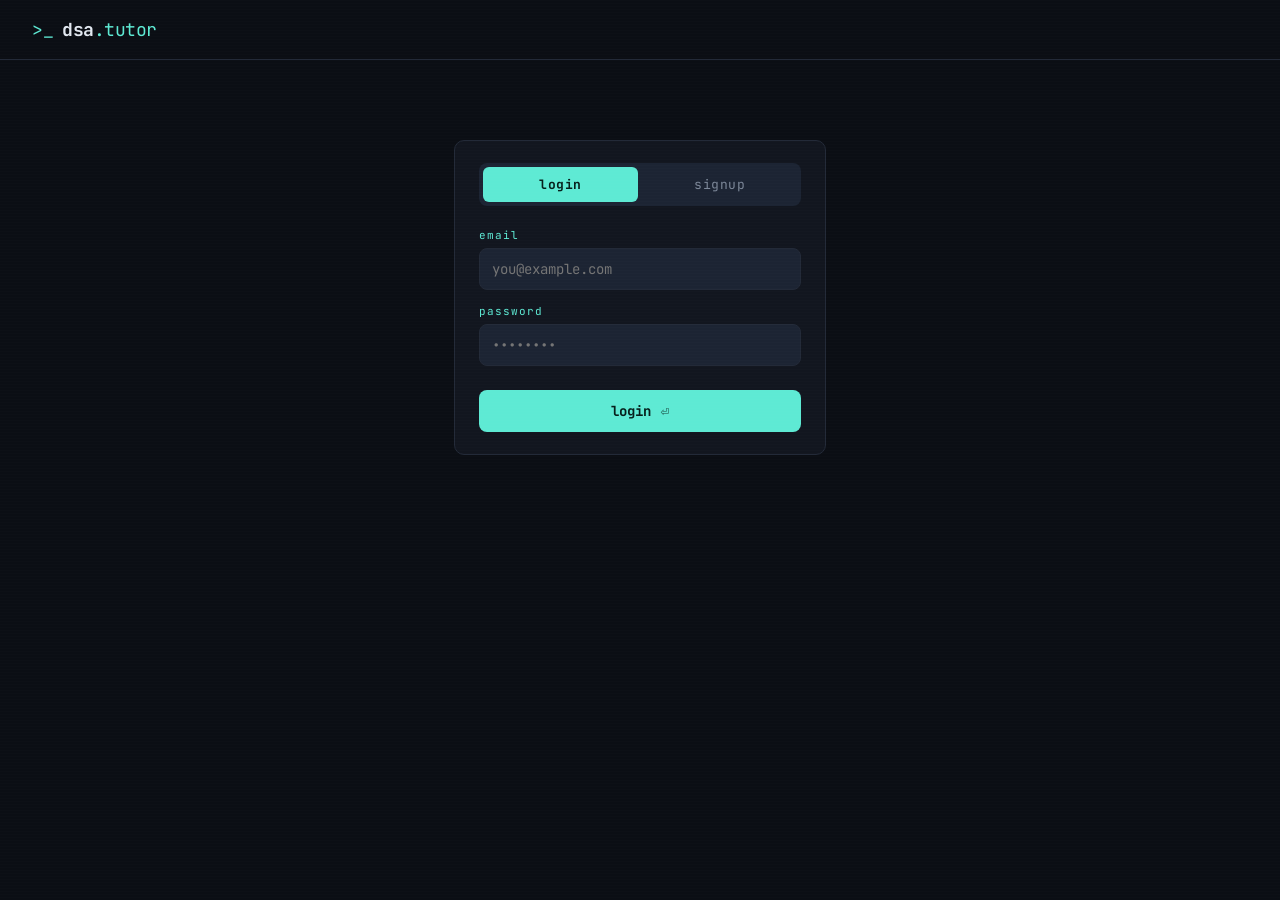
==== frontend/index.html @ b4def49b "Initial commit: DSA Visual Tutor" ====
<!DOCTYPE html>
<html lang="en">
<head>
<meta charset="UTF-8">
<meta name="viewport" content="width=device-width, initial-scale=1.0">
<title>DSA Visual Tutor</title>
<link rel="preconnect" href="https://fonts.googleapis.com">
<link href="https://fonts.googleapis.com/css2?family=JetBrains+Mono:wght@400;500;700&family=Inter:wght@400;500;600;700&display=swap" rel="stylesheet">
<link rel="stylesheet" href="style.css">
</head>
<body>

<div class="scanline"></div>

<header class="topbar">
  <div class="brand">
    <span class="brand-prompt">&gt;_</span>
    <span class="brand-name">dsa<span class="brand-accent">.tutor</span></span>
  </div>
  <div class="topbar-status" id="apiStatus">
    <span class="dot dot-idle"></span> waiting for input
  </div>
  <div class="topbar-user">
    <span id="userGreeting" class="user-greeting"></span>
    <button id="logoutBtn" class="btn-step">logout</button>
  </div>
</header>

<main class="wrap">

  <section class="panel input-panel">
    <div class="panel-label">01 — ASK</div>
    <textarea id="questionInput" placeholder="Paste a DSA question... e.g. 'Given an array of integers, find two numbers that add up to a target.'"></textarea>
    <button id="runBtn" class="btn-run">
      <span class="btn-run-text">run tutor</span>
      <span class="btn-run-key">⏎</span>
    </button>
  </section>

  <section class="panel explain-panel hidden" id="explainPanel">
    <div class="panel-label-row">
      <div class="panel-label">02 — UNDERSTAND</div>
      <button id="listenBtn" class="btn-listen" title="listen to explanation">
        <span id="listenIcon">🔊</span> <span id="listenText">listen</span>
      </button>
    </div>
    <p id="explanationText" class="explanation-text"></p>
  </section>

  <section class="panel approaches-panel hidden" id="approachesPanel">
    <div class="panel-label">03 — COMPARE APPROACHES</div>
    <div id="approachesList" class="approaches-list"></div>
  </section>

  <section class="panel dryrun-panel hidden" id="dryrunPanel">
    <div class="panel-label">04 — DRY RUN</div>
    <div class="dryrun-header">
      <span id="dryrunApproachName" class="dryrun-approach-name"></span>
      <div class="dryrun-controls">
        <button id="prevStep" class="btn-step" title="previous step">◀</button>
        <span id="stepCounter" class="step-counter">0 / 0</span>
        <button id="nextStep" class="btn-step" title="next step">▶</button>
        <button id="playStep" class="btn-step btn-play" title="autoplay">▶ auto</button>
        <select id="speedSelect" class="speed-select" title="playback speed">
          <option value="1800">0.5x</option>
          <option value="1100" selected>1x</option>
          <option value="600">1.5x</option>
          <option value="300">2x</option>
        </select>
        <label class="narrate-toggle" title="narrate each step aloud">
          <input type="checkbox" id="narrateToggle"> 🔊 narrate
        </label>
      </div>
    </div>
    <div id="arrayStage" class="array-stage"></div>
    <div id="pointerRow" class="pointer-row"></div>
    <div id="actionLine" class="action-line">// waiting for first step</div>
  </section>

  <div id="loader" class="loader hidden">
    <span class="loader-text" id="loaderText">compiling explanation...</span>
  </div>

  <div id="errorBox" class="error-box hidden"></div>

</main>

<script src="script.js"></script>
</body>
</html>
---- frontend/style.css ----
:root {
  --bg: #0b0e14;
  --panel: #12161f;
  --panel-border: #232a38;
  --text: #e2e8f0;
  --text-dim: #7c8798;
  --mono: 'JetBrains Mono', monospace;
  --sans: 'Inter', sans-serif;
  --accent: #5eead4;
  --accent-dim: #2d5f57;
  --amber: #f5a623;
  --good: #4ade80;
  --bad: #f87171;
  --bar: #1c2433;
}

* { box-sizing: border-box; }

body {
  margin: 0;
  background: var(--bg);
  color: var(--text);
  font-family: var(--sans);
  min-height: 100vh;
  position: relative;
}

.scanline {
  position: fixed;
  inset: 0;
  pointer-events: none;
  background: repeating-linear-gradient(
    to bottom,
    rgba(255,255,255,0.012) 0px,
    rgba(255,255,255,0.012) 1px,
    transparent 1px,
    transparent 3px
  );
  z-index: 999;
}

.topbar {
  display: flex;
  justify-content: space-between;
  align-items: center;
  padding: 18px 32px;
  border-bottom: 1px solid var(--panel-border);
}

.brand { font-family: var(--mono); font-size: 18px; display: flex; gap: 8px; align-items: center; }
.brand-prompt { color: var(--accent); }
.brand-name { font-weight: 700; letter-spacing: -0.5px; }
.brand-accent { color: var(--accent); font-weight: 400; }

.topbar-status {
  font-family: var(--mono);
  font-size: 12px;
  color: var(--text-dim);
  display: flex;
  align-items: center;
  gap: 8px;
}

.topbar-user {
  display: flex;
  align-items: center;
  gap: 10px;
}

.user-greeting {
  font-family: var(--mono);
  font-size: 12px;
  color: var(--text-dim);
}
.user-greeting::before { content: "◆ "; color: var(--accent); }

.dot { width: 7px; height: 7px; border-radius: 50%; display: inline-block; }
.dot-idle { background: var(--text-dim); }
.dot-live { background: var(--accent); box-shadow: 0 0 8px var(--accent); }

.wrap {
  max-width: 780px;
  margin: 0 auto;
  padding: 40px 24px 100px;
  display: flex;
  flex-direction: column;
  gap: 24px;
}

.panel {
  background: var(--panel);
  border: 1px solid var(--panel-border);
  border-radius: 10px;
  padding: 22px 24px;
  animation: rise 0.35s ease;
}

@keyframes rise {
  from { opacity: 0; transform: translateY(8px); }
  to { opacity: 1; transform: translateY(0); }
}

.hidden { display: none !important; }

.panel-label {
  font-family: var(--mono);
  font-size: 11px;
  letter-spacing: 1.5px;
  color: var(--accent);
  margin-bottom: 14px;
}

.panel-label-row {
  display: flex;
  justify-content: space-between;
  align-items: center;
  margin-bottom: 14px;
}
.panel-label-row .panel-label { margin-bottom: 0; }

.btn-listen {
  background: var(--bar);
  border: 1px solid var(--panel-border);
  color: var(--text);
  border-radius: 6px;
  padding: 6px 12px;
  font-family: var(--mono);
  font-size: 11.5px;
  cursor: pointer;
  display: flex;
  align-items: center;
  gap: 6px;
}
.btn-listen:hover { border-color: var(--accent); color: var(--accent); }
.btn-listen.speaking { border-color: var(--amber); color: var(--amber); }
.btn-listen.speaking #listenIcon { animation: pulse 1s ease-in-out infinite; }

@keyframes pulse {
  0%, 100% { opacity: 1; }
  50% { opacity: 0.4; }
}

.narrate-toggle {
  font-family: var(--mono);
  font-size: 11.5px;
  color: var(--text-dim);
  display: flex;
  align-items: center;
  gap: 5px;
  cursor: pointer;
  user-select: none;
}
.narrate-toggle input { accent-color: var(--accent); cursor: pointer; }

#questionInput {
  width: 100%;
  min-height: 100px;
  background: var(--bar);
  border: 1px solid var(--panel-border);
  border-radius: 8px;
  color: var(--text);
  font-family: var(--mono);
  font-size: 14px;
  padding: 14px;
  resize: vertical;
}
#questionInput:focus { outline: 1px solid var(--accent); border-color: var(--accent); }

.btn-run {
  margin-top: 14px;
  width: 100%;
  background: var(--accent);
  color: #06201c;
  border: none;
  border-radius: 8px;
  padding: 12px;
  font-family: var(--mono);
  font-weight: 700;
  font-size: 14px;
  cursor: pointer;
  display: flex;
  justify-content: center;
  gap: 10px;
  align-items: center;
  transition: filter 0.15s ease;
}
.btn-run:hover { filter: brightness(1.1); }
.btn-run:active { filter: brightness(0.9); }
.btn-run-key { opacity: 0.6; }

.explanation-text {
  font-size: 15px;
  line-height: 1.7;
  color: var(--text);
  margin: 0;
}

.approaches-list { display: flex; flex-direction: column; gap: 10px; }

.approach-card {
  border: 1px solid var(--panel-border);
  border-radius: 8px;
  padding: 14px 16px;
  cursor: pointer;
  transition: border-color 0.15s ease, background 0.15s ease;
}
.approach-card:hover { border-color: var(--accent); }
.approach-card.best { border-color: var(--good); background: rgba(74,222,128,0.05); }

.approach-top {
  display: flex;
  justify-content: space-between;
  align-items: center;
  margin-bottom: 6px;
}

.approach-name { font-weight: 600; font-size: 14.5px; }

.approach-badge {
  font-family: var(--mono);
  font-size: 10.5px;
  padding: 2px 8px;
  border-radius: 4px;
  letter-spacing: 0.5px;
}
.badge-best { background: rgba(74,222,128,0.15); color: var(--good); }
.badge-normal { background: rgba(124,135,152,0.15); color: var(--text-dim); }

.approach-complexity {
  font-family: var(--mono);
  font-size: 12.5px;
  color: var(--accent);
  margin-bottom: 6px;
}

.approach-why { font-size: 13px; color: var(--text-dim); line-height: 1.5; margin: 0; }

.dryrun-header {
  display: flex;
  justify-content: space-between;
  align-items: center;
  margin-bottom: 20px;
  flex-wrap: wrap;
  gap: 10px;
}

.dryrun-approach-name {
  font-family: var(--mono);
  font-size: 13px;
  color: var(--amber);
}

.dryrun-controls { display: flex; align-items: center; gap: 8px; }

.btn-step {
  background: var(--bar);
  border: 1px solid var(--panel-border);
  color: var(--text);
  border-radius: 6px;
  padding: 6px 10px;
  font-family: var(--mono);
  font-size: 12px;
  cursor: pointer;
}
.btn-step:hover { border-color: var(--accent); color: var(--accent); }
.btn-play { color: var(--accent); }

.speed-select {
  background: var(--bar);
  border: 1px solid var(--panel-border);
  color: var(--text);
  border-radius: 6px;
  padding: 6px 8px;
  font-family: var(--mono);
  font-size: 12px;
  cursor: pointer;
}
.speed-select:hover { border-color: var(--accent); }

.step-counter { font-family: var(--mono); font-size: 12px; color: var(--text-dim); min-width: 48px; text-align: center; }

.array-stage {
  display: flex;
  align-items: flex-end;
  justify-content: center;
  gap: 10px;
  height: 180px;
  padding: 10px 0 0;
  border-bottom: 1px solid var(--panel-border);
}

.array-bar {
  background: var(--bar);
  border: 1px solid var(--panel-border);
  border-radius: 4px 4px 2px 2px;
  min-width: 38px;
  display: flex;
  align-items: flex-start;
  justify-content: center;
  padding-top: 6px;
  font-family: var(--mono);
  font-size: 13px;
  color: var(--text);
  transition: height 0.25s ease, background 0.25s ease, border-color 0.25s ease;
}

.array-bar.highlight {
  background: rgba(94,234,212,0.12);
  border-color: var(--accent);
  color: var(--accent);
}

.array-bar.swapped {
  background: rgba(245,166,35,0.15);
  border-color: var(--amber);
  color: var(--amber);
}

.pointer-row {
  display: flex;
  justify-content: center;
  gap: 10px;
  min-height: 26px;
  margin-top: 6px;
  font-family: var(--mono);
  font-size: 11px;
  color: var(--text-dim);
}

.pointer-tag {
  min-width: 38px;
  text-align: center;
}

.pointer-tag .name { color: var(--amber); }

.action-line {
  margin-top: 18px;
  font-family: var(--mono);
  font-size: 13px;
  color: var(--text-dim);
  padding: 10px 12px;
  background: var(--bar);
  border-radius: 6px;
  border-left: 2px solid var(--accent);
}

.loader {
  font-family: var(--mono);
  font-size: 13px;
  color: var(--accent);
  text-align: center;
  padding: 20px;
}
.loader-text::after {
  content: '';
  animation: dots 1.2s steps(4, end) infinite;
}
@keyframes dots {
  0% { content: ''; }
  25% { content: '.'; }
  50% { content: '..'; }
  75% { content: '...'; }
  100% { content: ''; }
}

.error-box {
  font-family: var(--mono);
  font-size: 13px;
  color: var(--bad);
  background: rgba(248,113,113,0.08);
  border: 1px solid rgba(248,113,113,0.3);
  border-radius: 8px;
  padding: 14px 16px;
}

@media (max-width: 600px) {
  .topbar { padding: 14px 18px; }
  .wrap { padding: 24px 14px 80px; }
}
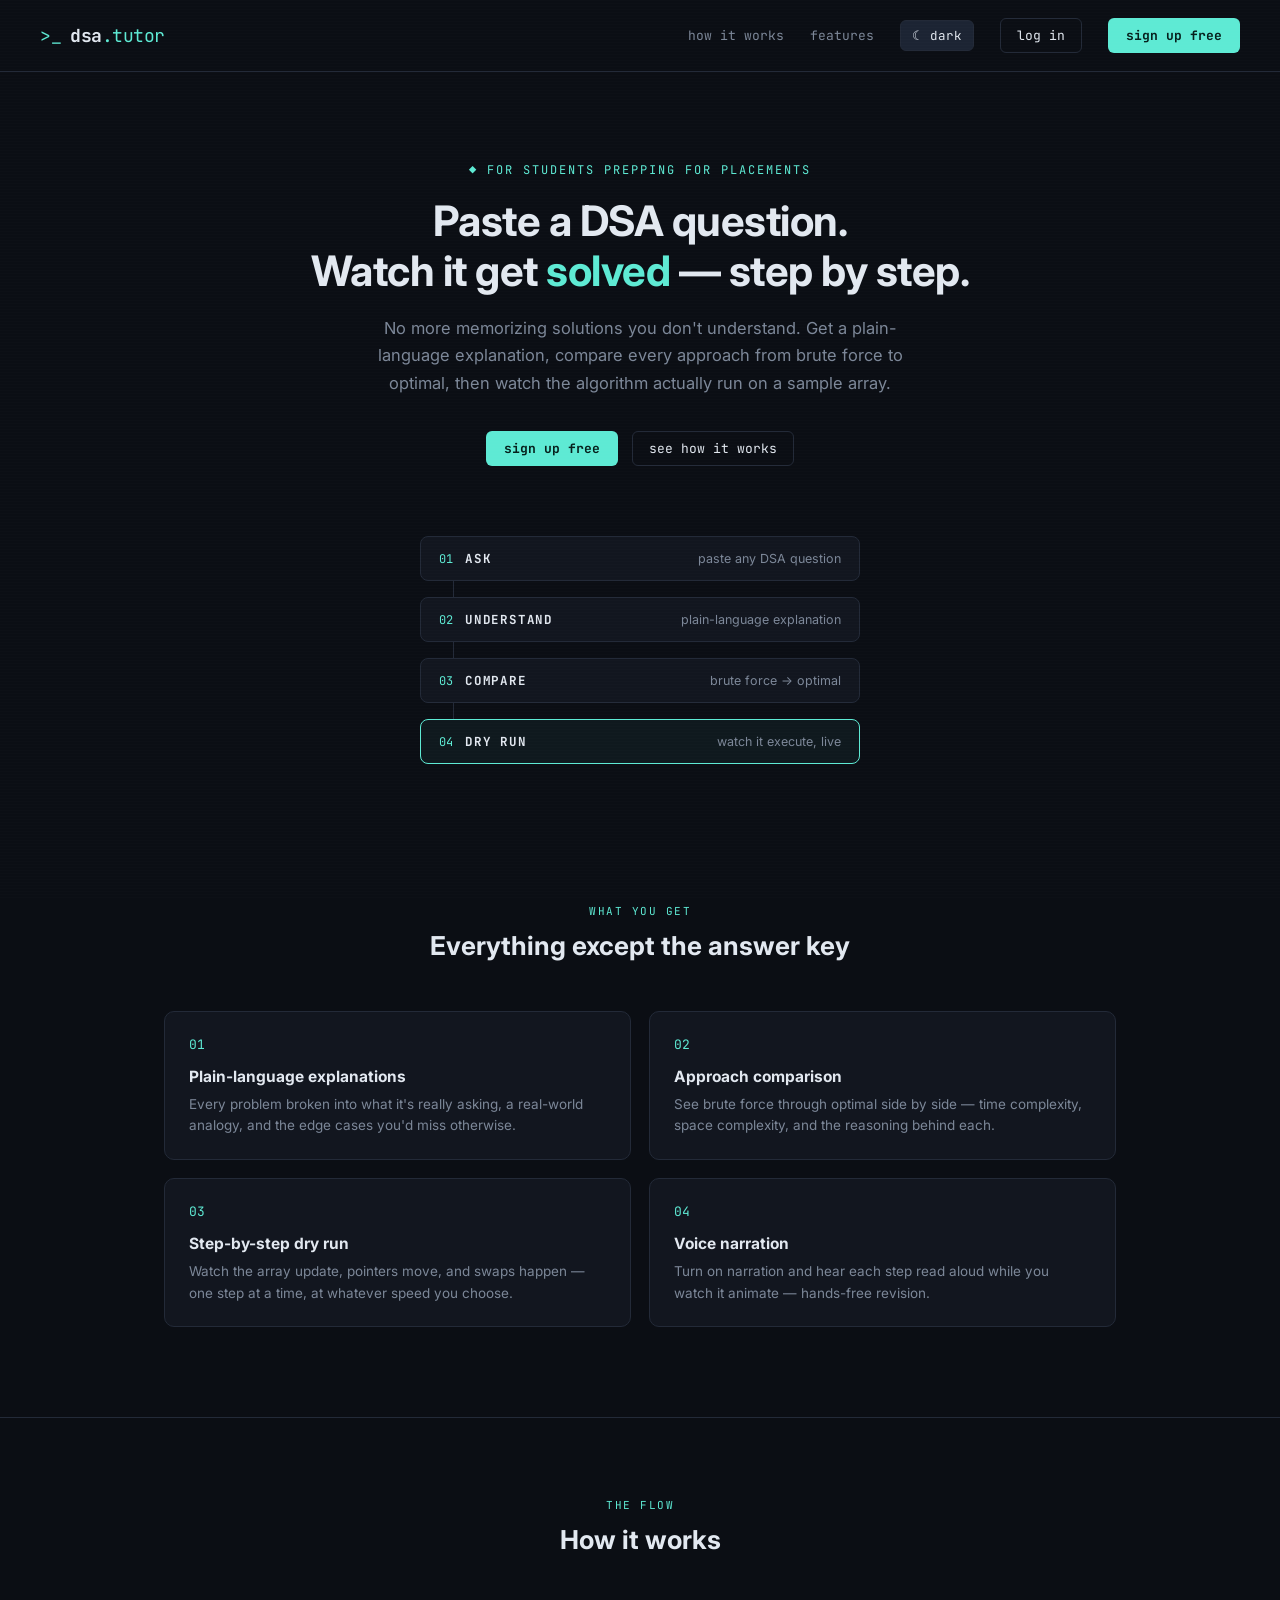
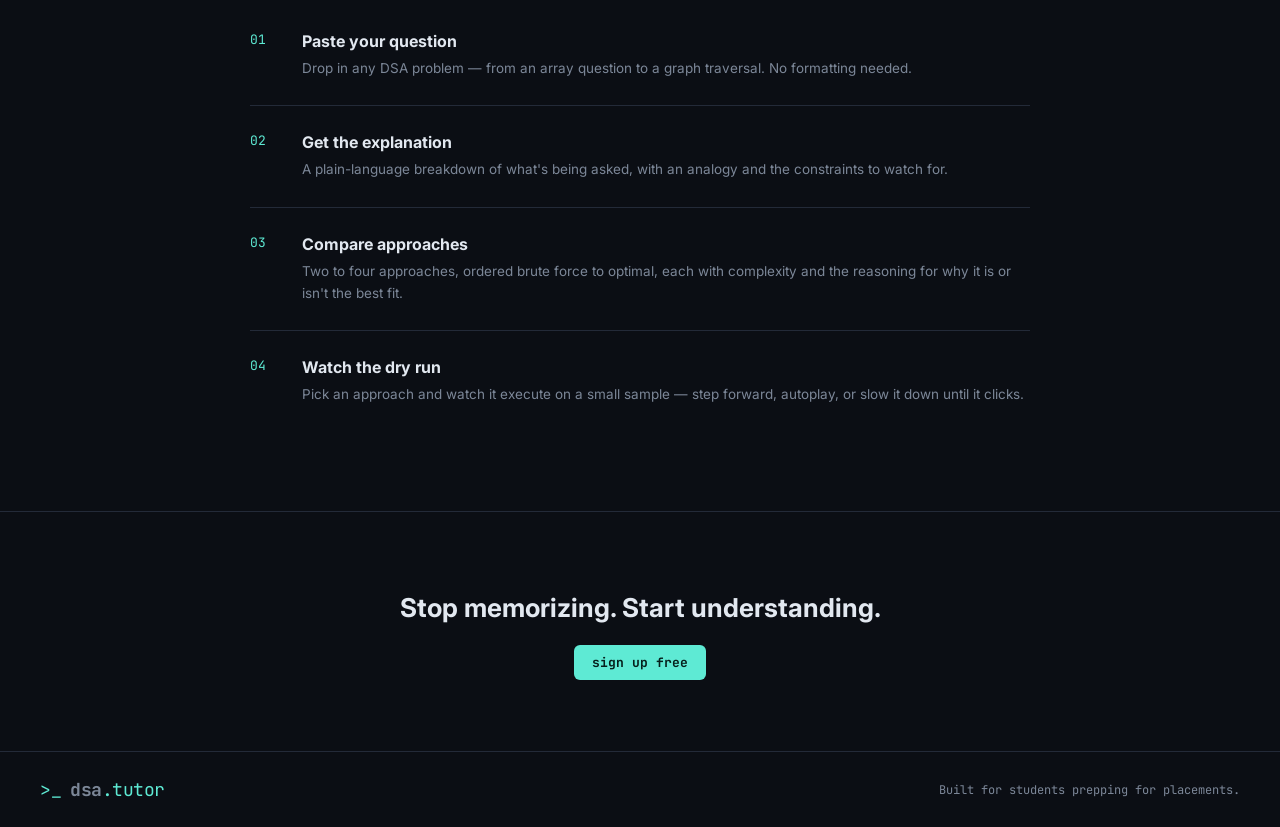
==== commit 5ff4342e: "Add dashboard, stub pages, theme toggle; fix repo structure" ====
--- a/frontend/index.html
+++ b/frontend/index.html
@@ -3,88 +3,141 @@
 <head>
 <meta charset="UTF-8">
 <meta name="viewport" content="width=device-width, initial-scale=1.0">
-<title>DSA Visual Tutor</title>
+<title>DSA Visual Tutor — learn algorithms by watching them run</title>
+<meta name="description" content="Paste any DSA question and get a plain-language explanation, a brute-force-to-optimal approach comparison, and a step-by-step animated dry run.">
 <link rel="preconnect" href="https://fonts.googleapis.com">
 <link href="https://fonts.googleapis.com/css2?family=JetBrains+Mono:wght@400;500;700&family=Inter:wght@400;500;600;700&display=swap" rel="stylesheet">
 <link rel="stylesheet" href="style.css">
+<script src="theme.js"></script>
 </head>
 <body>
 
 <div class="scanline"></div>
 
-<header class="topbar">
+<header class="landing-nav">
   <div class="brand">
     <span class="brand-prompt">&gt;_</span>
     <span class="brand-name">dsa<span class="brand-accent">.tutor</span></span>
   </div>
-  <div class="topbar-status" id="apiStatus">
-    <span class="dot dot-idle"></span> waiting for input
-  </div>
-  <div class="topbar-user">
-    <span id="userGreeting" class="user-greeting"></span>
-    <button id="logoutBtn" class="btn-step">logout</button>
+  <div class="landing-nav-links">
+    <a href="#how-it-works" class="text-link">how it works</a>
+    <a href="#features" class="text-link">features</a>
+    <button class="theme-toggle"></button>
+    <a href="login.html" class="btn-ghost">log in</a>
+    <a href="login.html#signup" class="btn-solid">sign up free</a>
   </div>
 </header>
 
-<main class="wrap">
+<main>
 
-  <section class="panel input-panel">
-    <div class="panel-label">01 — ASK</div>
-    <textarea id="questionInput" placeholder="Paste a DSA question... e.g. 'Given an array of integers, find two numbers that add up to a target.'"></textarea>
-    <button id="runBtn" class="btn-run">
-      <span class="btn-run-text">run tutor</span>
-      <span class="btn-run-key">⏎</span>
-    </button>
+  <section class="hero">
+    <div class="hero-eyebrow">FOR STUDENTS PREPPING FOR PLACEMENTS</div>
+    <h1>Paste a DSA question.<br>Watch it get <span class="accent">solved</span> — step by step.</h1>
+    <p class="sub">No more memorizing solutions you don't understand. Get a plain-language explanation, compare every approach from brute force to optimal, then watch the algorithm actually run on a sample array.</p>
+    <div class="hero-ctas">
+      <a href="login.html#signup" class="btn-solid">sign up free</a>
+      <a href="#how-it-works" class="btn-ghost">see how it works</a>
+    </div>
+
+    <div class="hero-demo">
+      <div class="demo-step">
+        <span class="demo-num">01</span><span class="demo-label">ASK</span>
+        <span class="demo-desc">paste any DSA question</span>
+      </div>
+      <div class="demo-connector"></div>
+      <div class="demo-step">
+        <span class="demo-num">02</span><span class="demo-label">UNDERSTAND</span>
+        <span class="demo-desc">plain-language explanation</span>
+      </div>
+      <div class="demo-connector"></div>
+      <div class="demo-step">
+        <span class="demo-num">03</span><span class="demo-label">COMPARE</span>
+        <span class="demo-desc">brute force → optimal</span>
+      </div>
+      <div class="demo-connector"></div>
+      <div class="demo-step highlight">
+        <span class="demo-num">04</span><span class="demo-label">DRY RUN</span>
+        <span class="demo-desc">watch it execute, live</span>
+      </div>
+    </div>
   </section>
 
-  <section class="panel explain-panel hidden" id="explainPanel">
-    <div class="panel-label-row">
-      <div class="panel-label">02 — UNDERSTAND</div>
-      <button id="listenBtn" class="btn-listen" title="listen to explanation">
-        <span id="listenIcon">🔊</span> <span id="listenText">listen</span>
-      </button>
+  <section class="features" id="features">
+    <div class="section-label">WHAT YOU GET</div>
+    <h2 class="section-title">Everything except the answer key</h2>
+    <div class="features-grid">
+      <div class="feature-card">
+        <div class="f-icon">01</div>
+        <h3>Plain-language explanations</h3>
+        <p>Every problem broken into what it's really asking, a real-world analogy, and the edge cases you'd miss otherwise.</p>
+      </div>
+      <div class="feature-card">
+        <div class="f-icon">02</div>
+        <h3>Approach comparison</h3>
+        <p>See brute force through optimal side by side — time complexity, space complexity, and the reasoning behind each.</p>
+      </div>
+      <div class="feature-card">
+        <div class="f-icon">03</div>
+        <h3>Step-by-step dry run</h3>
+        <p>Watch the array update, pointers move, and swaps happen — one step at a time, at whatever speed you choose.</p>
+      </div>
+      <div class="feature-card">
+        <div class="f-icon">04</div>
+        <h3>Voice narration</h3>
+        <p>Turn on narration and hear each step read aloud while you watch it animate — hands-free revision.</p>
+      </div>
     </div>
-    <p id="explanationText" class="explanation-text"></p>
   </section>
 
-  <section class="panel approaches-panel hidden" id="approachesPanel">
-    <div class="panel-label">03 — COMPARE APPROACHES</div>
-    <div id="approachesList" class="approaches-list"></div>
+  <section class="how-it-works" id="how-it-works">
+    <div class="section-label">THE FLOW</div>
+    <h2 class="section-title">How it works</h2>
+    <div class="how-steps">
+      <div class="how-step">
+        <span class="how-step-num">01</span>
+        <div>
+          <h3>Paste your question</h3>
+          <p>Drop in any DSA problem — from an array question to a graph traversal. No formatting needed.</p>
+        </div>
+      </div>
+      <div class="how-step">
+        <span class="how-step-num">02</span>
+        <div>
+          <h3>Get the explanation</h3>
+          <p>A plain-language breakdown of what's being asked, with an analogy and the constraints to watch for.</p>
+        </div>
+      </div>
+      <div class="how-step">
+        <span class="how-step-num">03</span>
+        <div>
+          <h3>Compare approaches</h3>
+          <p>Two to four approaches, ordered brute force to optimal, each with complexity and the reasoning for why it is or isn't the best fit.</p>
+        </div>
+      </div>
+      <div class="how-step">
+        <span class="how-step-num">04</span>
+        <div>
+          <h3>Watch the dry run</h3>
+          <p>Pick an approach and watch it execute on a small sample — step forward, autoplay, or slow it down until it clicks.</p>
+        </div>
+      </div>
+    </div>
   </section>
 
-  <section class="panel dryrun-panel hidden" id="dryrunPanel">
-    <div class="panel-label">04 — DRY RUN</div>
-    <div class="dryrun-header">
-      <span id="dryrunApproachName" class="dryrun-approach-name"></span>
-      <div class="dryrun-controls">
-        <button id="prevStep" class="btn-step" title="previous step">◀</button>
-        <span id="stepCounter" class="step-counter">0 / 0</span>
-        <button id="nextStep" class="btn-step" title="next step">▶</button>
-        <button id="playStep" class="btn-step btn-play" title="autoplay">▶ auto</button>
-        <select id="speedSelect" class="speed-select" title="playback speed">
-          <option value="1800">0.5x</option>
-          <option value="1100" selected>1x</option>
-          <option value="600">1.5x</option>
-          <option value="300">2x</option>
-        </select>
-        <label class="narrate-toggle" title="narrate each step aloud">
-          <input type="checkbox" id="narrateToggle"> 🔊 narrate
-        </label>
-      </div>
-    </div>
-    <div id="arrayStage" class="array-stage"></div>
-    <div id="pointerRow" class="pointer-row"></div>
-    <div id="actionLine" class="action-line">// waiting for first step</div>
+  <section class="cta-band">
+    <h2>Stop memorizing. Start understanding.</h2>
+    <a href="login.html#signup" class="btn-solid">sign up free</a>
   </section>
-
-  <div id="loader" class="loader hidden">
-    <span class="loader-text" id="loaderText">compiling explanation...</span>
-  </div>
-
-  <div id="errorBox" class="error-box hidden"></div>
 
 </main>
 
-<script src="script.js"></script>
+<footer class="landing-footer">
+  <div class="brand">
+    <span class="brand-prompt">&gt;_</span>
+    <span class="brand-name">dsa<span class="brand-accent">.tutor</span></span>
+  </div>
+  <span>Built for students prepping for placements.</span>
+</footer>
+
 </body>
-</html>+</html>
--- a/frontend/style.css
+++ b/frontend/style.css
@@ -12,6 +12,27 @@
   --good: #4ade80;
   --bad: #f87171;
   --bar: #1c2433;
+  --scanline-color: rgba(255, 255, 255, 0.012);
+  --btn-run-text: #06201c;
+  color-scheme: dark;
+}
+
+/* Light theme — applied when <html data-theme="light"> */
+:root[data-theme="light"] {
+  --bg: #f4f5f7;
+  --panel: #ffffff;
+  --panel-border: #dde1e7;
+  --text: #1a1f29;
+  --text-dim: #5b6472;
+  --accent: #0d9488;
+  --accent-dim: #a7ede4;
+  --amber: #b45309;
+  --good: #15803d;
+  --bad: #dc2626;
+  --bar: #eef0f3;
+  --scanline-color: rgba(0, 0, 0, 0.02);
+  --btn-run-text: #ffffff;
+  color-scheme: light;
 }
 
 * { box-sizing: border-box; }
@@ -23,6 +44,7 @@
   font-family: var(--sans);
   min-height: 100vh;
   position: relative;
+  transition: background 0.15s ease, color 0.15s ease;
 }
 
 .scanline {
@@ -31,8 +53,8 @@
   pointer-events: none;
   background: repeating-linear-gradient(
     to bottom,
-    rgba(255,255,255,0.012) 0px,
-    rgba(255,255,255,0.012) 1px,
+    var(--scanline-color) 0px,
+    var(--scanline-color) 1px,
     transparent 1px,
     transparent 3px
   );
@@ -170,7 +192,7 @@
   margin-top: 14px;
   width: 100%;
   background: var(--accent);
-  color: #06201c;
+  color: var(--btn-run-text);
   border: none;
   border-radius: 8px;
   padding: 12px;
@@ -376,5 +398,315 @@
 
 @media (max-width: 600px) {
   .topbar { padding: 14px 18px; }
-  .wrap { padding: 24px 14px 80px; }
-}+  .wrap { padding: 20px 12px 70px; gap: 18px; }
+  .panel { padding: 16px 16px; }
+
+  .dryrun-header { flex-direction: column; align-items: flex-start; }
+  .dryrun-controls { flex-wrap: wrap; justify-content: flex-start; }
+
+  .array-stage {
+    height: 140px;
+    gap: 6px;
+    overflow-x: auto;
+    justify-content: flex-start;
+    padding-bottom: 6px;
+  }
+  .array-bar { min-width: 30px; font-size: 11.5px; }
+
+  .pointer-row { flex-wrap: wrap; gap: 6px; }
+  .pointer-tag { min-width: 30px; }
+
+  .approach-top { flex-wrap: wrap; gap: 6px; }
+}
+
+@media (max-width: 420px) {
+  #questionInput { font-size: 13px; }
+}
+
+/* ================= APP SHELL (sidebar layout for logged-in pages) ================= */
+
+.app-shell { display: flex; min-height: 100vh; align-items: stretch; }
+
+.sidebar {
+  width: 220px;
+  flex-shrink: 0;
+  display: flex;
+  flex-direction: column;
+  padding: 22px 0 18px;
+  border-right: 1px solid var(--panel-border);
+  position: sticky;
+  top: 0;
+  height: 100vh;
+}
+
+.sidebar-brand { padding: 0 22px 26px; }
+
+.sidebar-nav { display: flex; flex-direction: column; gap: 2px; flex: 1; margin-top: 8px; }
+
+.sidebar-link {
+  display: flex;
+  align-items: center;
+  gap: 10px;
+  padding: 10px 22px;
+  font-family: var(--mono);
+  font-size: 13px;
+  color: var(--text-dim);
+  text-decoration: none;
+  border-left: 2px solid transparent;
+  white-space: nowrap;
+}
+.sidebar-link:hover { color: var(--text); background: var(--bar); }
+.sidebar-link.active {
+  color: var(--accent);
+  border-left-color: var(--accent);
+  background: rgba(94, 234, 212, 0.06);
+}
+.sidebar-link .num { opacity: 0.55; font-size: 11px; }
+.sidebar-link .soon {
+  margin-left: auto;
+  font-size: 9px;
+  letter-spacing: 0.5px;
+  color: var(--text-dim);
+  border: 1px solid var(--panel-border);
+  border-radius: 4px;
+  padding: 1px 5px;
+}
+
+.sidebar-footer {
+  padding: 14px 22px 0;
+  border-top: 1px solid var(--panel-border);
+  margin-top: 10px;
+}
+.sidebar-footer .user-greeting { display: block; margin-bottom: 10px; }
+.sidebar-footer .btn-step { width: 100%; justify-content: center; }
+.sidebar-footer .theme-toggle { width: 100%; justify-content: center; margin-bottom: 8px; }
+
+.app-main { flex: 1; min-width: 0; }
+
+.topbar-slim { justify-content: flex-end; padding: 16px 32px; }
+
+@media (max-width: 860px) {
+  .app-shell { flex-direction: column; }
+  .sidebar {
+    width: 100%;
+    height: auto;
+    position: static;
+    flex-direction: row;
+    align-items: center;
+    padding: 12px 16px;
+    overflow-x: auto;
+    border-right: none;
+    border-bottom: 1px solid var(--panel-border);
+  }
+  .sidebar-brand { padding: 0 18px 0 0; }
+  .sidebar-nav { flex-direction: row; margin-top: 0; }
+  .sidebar-link { border-left: none; border-bottom: 2px solid transparent; padding: 6px 12px; }
+  .sidebar-link.active { border-left-color: transparent; border-bottom-color: var(--accent); }
+  .sidebar-footer {
+    border-top: none;
+    border-left: 1px solid var(--panel-border);
+    margin-top: 0;
+    padding: 0 0 0 16px;
+    display: flex;
+    align-items: center;
+    gap: 10px;
+    flex-shrink: 0;
+  }
+  .sidebar-footer .user-greeting { display: none; }
+  .sidebar-footer .btn-step { width: auto; }
+  .sidebar-footer .theme-toggle { width: auto; margin-bottom: 0; }
+  .topbar-slim { padding: 12px 18px; }
+}
+
+@media (max-width: 480px) {
+  .sidebar-link .soon { display: none; }
+  .sidebar-link { padding: 6px 8px; font-size: 12px; gap: 6px; }
+  .sidebar-brand { padding: 0 10px 0 0; }
+  .sidebar-brand.brand { font-size: 15px; }
+  .theme-toggle { padding: 6px 8px; font-size: 11.5px; }
+}
+
+/* ================= Coming-soon stub panels ================= */
+
+.coming-soon {
+  text-align: center;
+  padding: 70px 24px;
+}
+.coming-soon .cs-icon { font-family: var(--mono); font-size: 28px; color: var(--accent); margin-bottom: 14px; }
+.coming-soon h2 { margin: 0 0 10px; font-size: 19px; }
+.coming-soon p { color: var(--text-dim); font-size: 14px; max-width: 420px; margin: 0 auto; line-height: 1.6; }
+
+/* ================= LANDING PAGE ================= */
+
+.landing-nav {
+  display: flex;
+  justify-content: space-between;
+  align-items: center;
+  padding: 18px 40px;
+  border-bottom: 1px solid var(--panel-border);
+}
+.landing-nav-links { display: flex; align-items: center; gap: 26px; }
+.landing-nav-links a.text-link {
+  font-family: var(--mono);
+  font-size: 13px;
+  color: var(--text-dim);
+  text-decoration: none;
+}
+.landing-nav-links a.text-link:hover { color: var(--text); }
+
+.btn-ghost {
+  border: 1px solid var(--panel-border);
+  color: var(--text);
+  padding: 8px 16px;
+  border-radius: 6px;
+  font-family: var(--mono);
+  font-size: 13px;
+  text-decoration: none;
+  transition: border-color 0.15s ease, color 0.15s ease;
+}
+.btn-ghost:hover { border-color: var(--accent); color: var(--accent); }
+
+.btn-solid {
+  background: var(--accent);
+  color: var(--btn-run-text);
+  padding: 9px 18px;
+  border-radius: 6px;
+  font-family: var(--mono);
+  font-weight: 700;
+  font-size: 13px;
+  text-decoration: none;
+  transition: filter 0.15s ease;
+}
+.btn-solid:hover { filter: brightness(1.1); }
+
+.hero { max-width: 720px; margin: 0 auto; padding: 90px 24px 20px; text-align: center; }
+.hero-eyebrow {
+  font-family: var(--mono);
+  font-size: 12px;
+  letter-spacing: 2px;
+  color: var(--accent);
+  margin-bottom: 18px;
+}
+.hero-eyebrow::before { content: "◆ "; }
+.hero h1 { font-size: 42px; line-height: 1.18; margin: 0 0 20px; font-weight: 700; letter-spacing: -0.5px; }
+.hero h1 .accent { color: var(--accent); }
+.hero p.sub { font-size: 16.5px; color: var(--text-dim); max-width: 560px; margin: 0 auto 34px; line-height: 1.65; }
+.hero-ctas { display: flex; justify-content: center; gap: 14px; margin-bottom: 70px; flex-wrap: wrap; }
+
+.hero-demo { max-width: 440px; margin: 0 auto 90px; display: flex; flex-direction: column; }
+.demo-step {
+  background: var(--panel);
+  border: 1px solid var(--panel-border);
+  border-radius: 8px;
+  padding: 13px 18px;
+  display: flex;
+  align-items: baseline;
+  gap: 12px;
+  text-align: left;
+}
+.demo-step.highlight { border-color: var(--accent); background: rgba(94, 234, 212, 0.05); }
+.demo-num { font-family: var(--mono); font-size: 12px; color: var(--accent); flex-shrink: 0; }
+.demo-label { font-family: var(--mono); font-weight: 700; font-size: 12.5px; letter-spacing: 0.8px; flex-shrink: 0; }
+.demo-desc { font-size: 12.5px; color: var(--text-dim); margin-left: auto; text-align: right; }
+.demo-connector { width: 1px; height: 16px; background: var(--panel-border); margin-left: 33px; }
+
+.section-label {
+  font-family: var(--mono);
+  font-size: 11px;
+  letter-spacing: 1.5px;
+  color: var(--accent);
+  text-align: center;
+  margin-bottom: 12px;
+}
+.section-title { text-align: center; font-size: 26px; margin: 0 0 50px; font-weight: 700; }
+
+.features { max-width: 1000px; margin: 0 auto; padding: 30px 24px 90px; }
+.features-grid { display: grid; grid-template-columns: repeat(2, 1fr); gap: 18px; }
+.feature-card {
+  background: var(--panel);
+  border: 1px solid var(--panel-border);
+  border-radius: 10px;
+  padding: 24px 24px 22px;
+}
+.feature-card .f-icon { font-family: var(--mono); color: var(--accent); font-size: 13px; margin-bottom: 14px; }
+.feature-card h3 { margin: 0 0 8px; font-size: 15.5px; }
+.feature-card p { margin: 0; color: var(--text-dim); font-size: 13.5px; line-height: 1.6; }
+
+.how-it-works { border-top: 1px solid var(--panel-border); padding: 80px 24px; }
+.how-steps { max-width: 780px; margin: 0 auto; display: flex; flex-direction: column; }
+.how-step { display: flex; gap: 22px; padding: 26px 0; border-bottom: 1px solid var(--panel-border); }
+.how-step:last-child { border-bottom: none; }
+.how-step-num { font-family: var(--mono); font-size: 13px; color: var(--accent); min-width: 30px; flex-shrink: 0; }
+.how-step h3 { margin: 0 0 6px; font-size: 16px; }
+.how-step p { margin: 0; color: var(--text-dim); font-size: 13.5px; line-height: 1.65; }
+
+.cta-band {
+  border-top: 1px solid var(--panel-border);
+  text-align: center;
+  padding: 80px 24px;
+}
+.cta-band h2 { font-size: 26px; margin: 0 0 28px; font-weight: 700; }
+
+.landing-footer {
+  border-top: 1px solid var(--panel-border);
+  padding: 26px 40px;
+  display: flex;
+  justify-content: space-between;
+  align-items: center;
+  font-family: var(--mono);
+  font-size: 12px;
+  color: var(--text-dim);
+  flex-wrap: wrap;
+  gap: 10px;
+}
+.landing-footer a { color: var(--text-dim); text-decoration: none; }
+.landing-footer a:hover { color: var(--accent); }
+
+@media (max-width: 700px) {
+  .hero { padding: 60px 20px 10px; }
+  .hero h1 { font-size: 30px; }
+  .features-grid { grid-template-columns: 1fr; }
+  .demo-desc { display: none; }
+  .landing-nav { padding: 14px 18px; }
+  .landing-nav-links { gap: 14px; }
+}
+
+@media (max-width: 480px) {
+  .landing-nav { flex-wrap: wrap; row-gap: 10px; }
+  .landing-nav-links { flex-wrap: wrap; justify-content: flex-end; gap: 10px; }
+  .landing-nav-links a.text-link { display: none; }
+  .hero h1 { font-size: 25px; }
+  .hero p.sub { font-size: 14.5px; }
+  .hero-demo { margin-bottom: 60px; }
+  .demo-step { padding: 10px 14px; }
+  .section-title { font-size: 21px; }
+  .how-step { gap: 14px; }
+  .cta-band h2 { font-size: 21px; }
+  .landing-footer { padding: 22px 20px; justify-content: center; text-align: center; }
+}
+
+/* Give the layout a bit more breathing room on large laptop/desktop screens */
+@media (min-width: 1440px) {
+  .wrap { max-width: 860px; }
+  .features { max-width: 1080px; }
+  .how-steps { max-width: 860px; }
+}
+
+/* ================= Theme toggle ================= */
+
+.theme-toggle {
+  background: var(--bar);
+  border: 1px solid var(--panel-border);
+  color: var(--text);
+  border-radius: 6px;
+  padding: 6px 11px;
+  font-family: var(--mono);
+  font-size: 12.5px;
+  cursor: pointer;
+  display: inline-flex;
+  align-items: center;
+  gap: 6px;
+  transition: border-color 0.15s ease, color 0.15s ease;
+}
+.theme-toggle:hover { border-color: var(--accent); color: var(--accent); }
+.theme-toggle .icon { font-size: 13px; }
